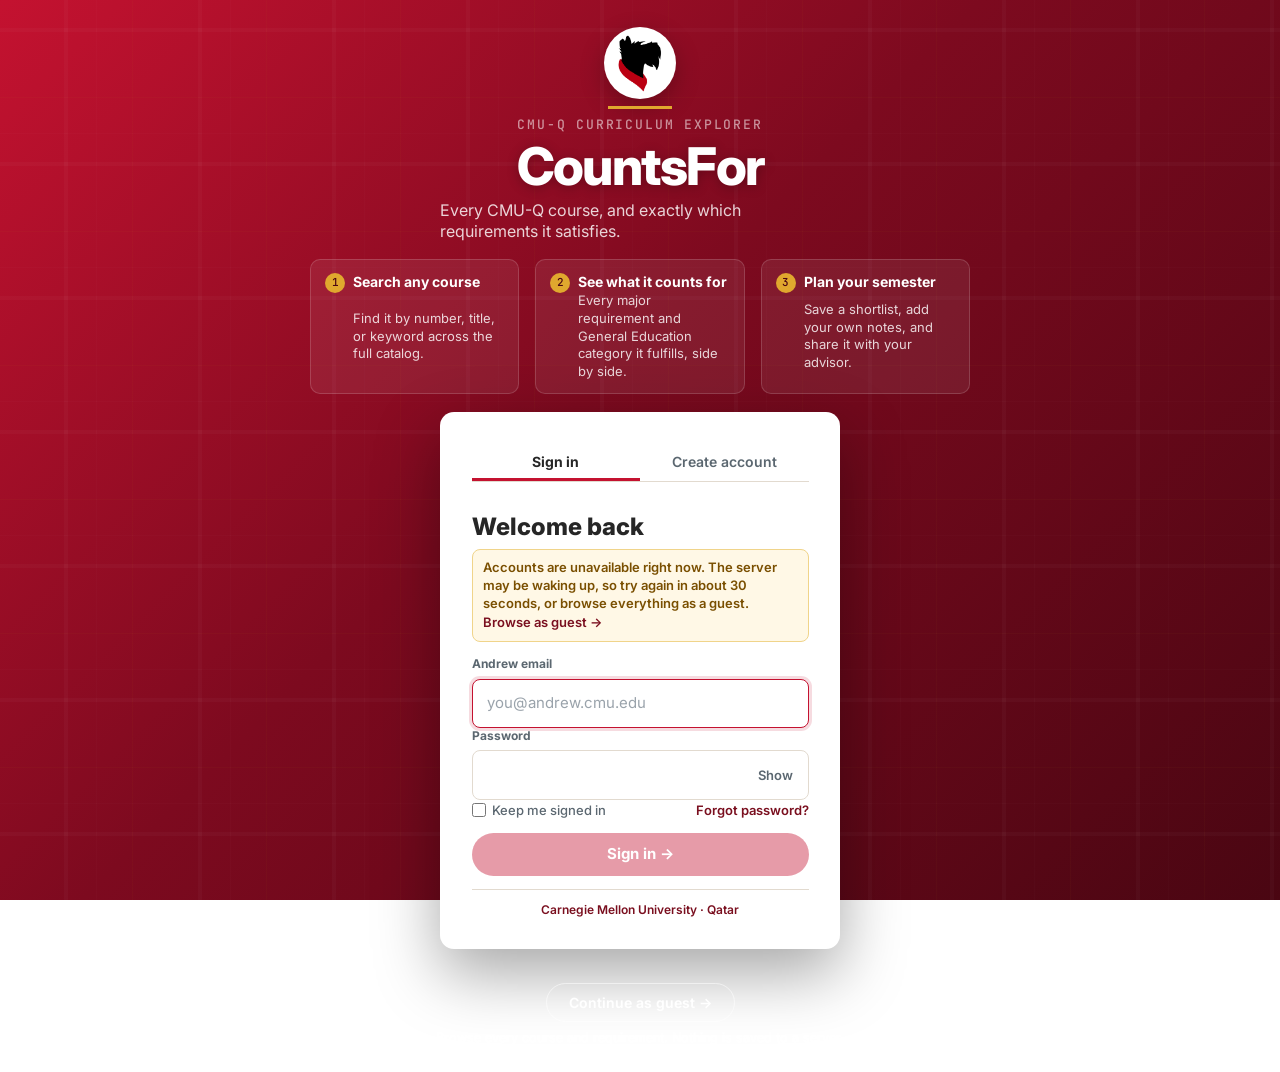
==== index.html @ 3beac02d "Merge Adicmu/main and sync directory, landing, and deploy fixes to upstream. Co-authored-by: Cursor " ====
<!DOCTYPE html>
<html lang="en">
<head>
  <meta charset="UTF-8" />
  <meta name="viewport" content="width=device-width, initial-scale=1.0" />
  <meta name="description" content="CountsFor: see every CMU-Q course and exactly which major and General Education requirements it satisfies." />
  <meta name="theme-color" content="#C41230" />
  <meta name="cf-backend-url" content="https://countsfor-summer-26.onrender.com" />
  <link rel="preconnect" href="https://countsfor-summer-26.onrender.com" crossorigin />
  <script>
    // Wake the free-tier backend as early as possible (fire-and-forget).
    (function () {
      var h = location.hostname;
      if (h === 'localhost' || h === '127.0.0.1' || h === '') return; // local dev uses localhost:5050
      var meta = document.querySelector('meta[name="cf-backend-url"]');
      var url = meta && meta.getAttribute('content');
      if (url) fetch(url.replace(/\/$/, '') + '/health', { mode: 'no-cors', cache: 'no-store' }).catch(function () {});
    })();
  </script>
  <meta name="cf-google-client-id" content="378923997481-bgnvhg3gsgka5ptijjjsb80q4k7kc2vg.apps.googleusercontent.com" />
  <!-- Google Identity Services — used on the landing for Google-based password recovery. -->
  <script src="https://accounts.google.com/gsi/client" async defer></script>
  <title>CountsFor: CMU-Q Curriculum Explorer</title>
  <link rel="icon" type="image/png" href="docs/scotty-portrait.png" />
  <link rel="apple-touch-icon" href="docs/scotty-portrait.png" />
  <link rel="preconnect" href="https://fonts.googleapis.com" />
  <link rel="preconnect" href="https://fonts.gstatic.com" crossorigin />
  <link href="https://fonts.googleapis.com/css2?family=Inter:wght@400;600;700;800&family=JetBrains+Mono:wght@500&display=swap" rel="stylesheet" />
  <link rel="stylesheet" href="css/landing.css?v=scroll-fix-v1" />
  <style>
    /* Critical layout — keeps GH Pages sizing correct even if the stylesheet is cached late */
    html, body { margin: 0; min-height: 100%; overflow-x: hidden; }
    body { overflow-y: auto; }
    .auth-shell {
      box-sizing: border-box;
      width: 100%;
      min-height: 100dvh;
      display: flex;
      flex-direction: column;
      align-items: center;
      justify-content: center;
      padding: clamp(16px, 3vh, 32px) 16px;
      gap: clamp(8px, 2vh, 24px);
    }
    .landing-brand,
    .landing-card,
    #landingCard {
      box-sizing: border-box;
      width: 100%;
      max-width: 400px;
    }
  </style>
</head>
<body>
  <div class="auth-shell wrap">
    <header class="landing-brand">
      <img
        class="landing-brand__scotty"
        src="assets/img/scotty-head.png"
        alt="Scotty, the Carnegie Mellon University mascot"
        width="72"
        height="72"
        decoding="async"
      />
      <div class="landing-brand__rule" aria-hidden="true"></div>
      <p class="landing-brand__eyebrow">CMU-Q CURRICULUM EXPLORER</p>
      <h1 class="landing-brand__wordmark">CountsFor</h1>
      <p class="landing-brand__tagline">
        Every CMU-Q course, and exactly which requirements it satisfies.
      </p>
    </header>

    <!-- First-run explainer. Hidden by js/landing.js on the forgot/reset views,
         where the visitor is plainly not a first-time user. -->
    <ol class="landing-intro" id="cfIntro">
      <li class="landing-intro__step">
        <span class="landing-intro__num" aria-hidden="true">1</span>
        <strong class="landing-intro__title">Search any course</strong>
        <span class="landing-intro__detail">Find it by number, title, or keyword across the full catalog.</span>
      </li>
      <li class="landing-intro__step">
        <span class="landing-intro__num" aria-hidden="true">2</span>
        <strong class="landing-intro__title">See what it counts for</strong>
        <span class="landing-intro__detail">Every major requirement and General Education category it fulfills, side by side.</span>
      </li>
      <li class="landing-intro__step">
        <span class="landing-intro__num" aria-hidden="true">3</span>
        <strong class="landing-intro__title">Plan your semester</strong>
        <span class="landing-intro__detail">Save a shortlist, add your own notes, and share it with your advisor.</span>
      </li>
    </ol>

    <main class="landing-card" id="landingCard" aria-live="polite">
      <!-- Sign in / Create account / Forgot / Reset panels rendered by js/landing.js -->
    </main>

    <div class="landing-guest-row">
      <button type="button" id="cfGuestBtn" class="landing-guest">Continue as guest →</button>
      <p class="landing-guest-note">Browse every course and requirement. Nothing is saved to a server.</p>
    </div>
  </div>
  <script src="js/utils.js"></script>
  <script src="js/landing.js?v=2026-07-27"></script>
</body>
</html>
---- css/landing.css ----
/* Heritage Single — scoped landing styles */

:root {
  --cf-red: #C41230;
  --cf-maroon: #7A0F1F;
  --cf-parchment: #F5F0EA;
  --cf-black: #262626;
  --cf-slate: #3A3F44;
  --cf-muted: #5B6770;
  --cf-line: #E2DACF;
  --cf-card: #FFFFFF;
  --cf-focus-ring: rgba(196, 18, 48, 0.15);
  --cf-ok: #1a7f4b;
  /* CMU-red hero — same gradient as the app's onboarding splash */
  --cf-hero-grad: linear-gradient(135deg, #C41230 0%, #7d0a1f 45%, #4a0612 100%);
  --cf-on-dark: #FFFFFF;
  --cf-on-dark-muted: rgba(255, 255, 255, 0.82);
  --cf-on-dark-faint: rgba(255, 255, 255, 0.55);
}

*,
*::before,
*::after {
  box-sizing: border-box;
}

html {
  height: 100%;
  overflow-x: hidden;
}

body {
  font-family: Inter, system-ui, -apple-system, Segoe UI, Roboto, sans-serif;
  color: var(--cf-black);
  min-height: 100%;
  margin: 0;
  overflow-x: hidden;
  overflow-y: auto;
}

/* CMU-red hero base — matches the app's onboarding splash */
body{
  background:var(--cf-hero-grad);
  background-attachment:fixed;
  min-height:100vh;
  margin:0;
}

/* the windowpane plaid — fixed full-page layer behind everything,
   recolored for the dark hero */
body::before{
  content:"";
  position:fixed;
  inset:0;
  z-index:0;
  pointer-events:none;
  opacity:.6;
  background:
    repeating-linear-gradient(90deg, transparent 0 64px,
      rgba(255,255,255,.05) 64px 68px, transparent 68px 96px,
      rgba(255,255,255,.03) 96px 97px, transparent 97px 132px,
      rgba(224,168,46,.06) 132px 133px, transparent 133px 134px),
    repeating-linear-gradient(0deg, transparent 0 64px,
      rgba(255,255,255,.05) 64px 68px, transparent 68px 96px,
      rgba(255,255,255,.03) 96px 97px, transparent 97px 132px,
      rgba(224,168,46,.06) 132px 133px, transparent 133px 134px);
}

/* all page content must sit above the plaid layer */
.wrap{
  position:relative;
  z-index:1;
}

/* ── Auth shell (viewport-locked) ─────────────────────────── */

.auth-shell {
  position: relative;
  z-index: 1;
  width: 100%;
  max-width: none;
  min-height: 100dvh;
  display: flex;
  flex-direction: column;
  align-items: center;
  justify-content: safe center;
  justify-content: center;
  padding: clamp(16px, 3vh, 32px) 16px;
  gap: clamp(8px, 2vh, 24px);
}

.auth-shell > .landing-brand,
.auth-shell > .landing-card,
.auth-shell > #landingCard {
  width: 100%;
  max-width: 400px;
}

/* ── Brand / hero ─────────────────────────────────────────── */

.landing-brand {
  text-align: center;
  margin: 0;
  flex-shrink: 1;
  min-height: 0;
  width: 100%;
  max-width: 400px;
}

.landing-brand__scotty {
  display: block;
  /* square box — border-radius:50% on a non-square box clips the artwork */
  aspect-ratio: 1;
  width: auto;
  height: clamp(40px, 8vh, 72px);
  object-fit: contain;
  margin: 0 auto clamp(2px, 0.8vh, 8px);
  /* white chip so the portrait sits cleanly on the maroon hero */
  background: #fff;
  border-radius: 50%;
  padding: 6px;
  box-shadow: 0 8px 24px rgba(0, 0, 0, 0.25);
}

.landing-brand__rule {
  width: clamp(40px, 8vw, 64px);
  height: 3px;
  margin: 0 auto clamp(2px, 0.8vh, 8px);
  border: none;
  background: #E0A82E;
}

.landing-brand__eyebrow {
  margin: 0 0 clamp(2px, 0.8vh, 8px);
  font-family: "JetBrains Mono", ui-monospace, monospace;
  font-size: clamp(10px, 1.6vh, 13px);
  font-weight: 500;
  letter-spacing: 0.14em;
  text-transform: uppercase;
  color: var(--cf-on-dark-faint);
}

.landing-brand__wordmark {
  margin: 0 0 clamp(2px, 0.8vh, 8px);
  font-size: clamp(28px, 6vh, 52px);
  font-weight: 800;
  letter-spacing: -0.03em;
  line-height: 1;
  color: var(--cf-on-dark);
  text-shadow: 0 2px 12px rgba(0, 0, 0, 0.25);
}

.landing-brand__tagline {
  /* Left-aligned description (per faculty feedback) — kept as a centered block
     under the wordmark, but the text itself reads left, not centered. */
  margin: 0 auto;
  max-width: 46ch;
  text-align: left;
  font-size: clamp(12px, 1.8vh, 16px);
  font-weight: 400;
  line-height: 1.3;
  color: var(--cf-on-dark-muted);
}

/* ── First-run explainer ──────────────────────────────────── */

/* Wider than the 400px auth card on purpose: three columns need the room, and
   the fixed 400px cap in index.html names only .landing-brand/.landing-card. */
.landing-intro {
  box-sizing: border-box;
  width: 100%;
  max-width: 660px;
  margin: 0 auto;
  padding: 0;
  list-style: none;
  display: grid;
  grid-template-columns: repeat(3, 1fr);
  gap: clamp(8px, 1.4vw, 16px);
}

.landing-intro[hidden] {
  display: none;
}

.landing-intro__step {
  display: grid;
  grid-template-columns: auto 1fr;
  grid-template-areas:
    "num title"
    "num detail";
  align-items: start;
  column-gap: 8px;
  row-gap: 2px;
  padding: clamp(8px, 1.4vh, 14px) clamp(10px, 1.4vw, 14px);
  border: 1px solid rgba(255, 255, 255, 0.16);
  border-radius: 10px;
  background: rgba(255, 255, 255, 0.07);
  text-align: left;
}

.landing-intro__num {
  grid-area: num;
  display: flex;
  align-items: center;
  justify-content: center;
  width: 20px;
  height: 20px;
  border-radius: 50%;
  background: #E0A82E;
  color: #4a0612;
  font-family: "JetBrains Mono", ui-monospace, monospace;
  font-size: 11px;
  font-weight: 500;
  line-height: 1;
}

.landing-intro__title {
  grid-area: title;
  font-size: clamp(12px, 1.7vh, 14px);
  font-weight: 700;
  line-height: 1.25;
  color: var(--cf-on-dark);
}

.landing-intro__detail {
  grid-area: detail;
  font-size: clamp(11px, 1.5vh, 13px);
  font-weight: 400;
  line-height: 1.35;
  color: var(--cf-on-dark-muted);
}

/* Stack on narrow screens. The badge stays beside the text so three rows cost
   about 150px rather than doubling in height. */
@media (max-width: 560px) {
  .landing-intro {
    grid-template-columns: 1fr;
    max-width: 400px;
    gap: 6px;
  }

  .landing-intro__step {
    padding: 8px 10px;
  }
}

/* Short viewports: the auth card matters more than the explainer, so tighten. */
@media (max-height: 760px) {
  .landing-intro__step {
    padding: 6px 10px;
  }

  .landing-intro__detail {
    font-size: clamp(10px, 1.3vh, 12px);
  }
}

/* ── Auth card ────────────────────────────────────────────── */

.landing-card {
  background: var(--cf-card);
  border: none;
  border-radius: 14px;
  box-shadow: 0 24px 64px rgba(0, 0, 0, 0.35);
  width: 100%;
  max-width: 400px;
  flex-shrink: 1;
  min-height: 0;
  overflow: hidden;
  padding: clamp(20px, 3.5vh, 40px);
}

#landingCard.landing-card {
  max-width: 400px;
}

@media (min-height: 600px) and (max-height: 720px) {
  .auth-shell {
    gap: clamp(6px, 1.5vh, 16px);
    padding: clamp(10px, 1.5vh, 24px) 16px;
  }

  .landing-brand__scotty {
    height: clamp(36px, 7vh, 60px);
  }

  .landing-brand__wordmark {
    font-size: clamp(24px, 5vh, 44px);
  }

  .landing-brand__tagline {
    font-size: clamp(11px, 1.6vh, 14px);
  }

  .landing-card {
    padding: clamp(14px, 2.5vh, 28px);
    overflow: hidden;
  }

  .landing-tabs {
    margin-bottom: clamp(8px, 1.4vh, 12px);
  }

  .landing-panel-head,
  .landing-panel-head--signin {
    padding-top: clamp(6px, 1vh, 10px);
  }

  .landing-form {
    padding-top: clamp(8px, 1.2vh, 12px);
  }

  .landing-panel-lead {
    font-size: clamp(10px, 1.4vh, 12px);
    line-height: 1.25;
  }

  .landing-form-fields {
    gap: clamp(8px, 1.6vh, 14px);
  }

  .landing-field-group {
    gap: clamp(3px, 0.6vh, 6px);
  }

  .landing-input {
    padding: clamp(9px, 1.4vh, 13px) 14px;
  }

  .landing-form-actions {
    padding-top: clamp(6px, 1vh, 10px);
  }

  .landing-card__footer {
    margin-top: clamp(6px, 1vh, 10px);
    padding-top: clamp(6px, 1vh, 8px);
  }
}

.landing-card__top {
  padding: 0;
}

.landing-card__body {
  padding: 0;
}

.landing-card__footer {
  padding: clamp(8px, 1.4vh, 12px) 0 0;
  margin-top: clamp(8px, 1.4vh, 14px);
  border-top: 1px solid var(--cf-line);
  text-align: center;
  font-size: clamp(10px, 1.4vh, 12px);
  font-weight: 600;
  color: var(--cf-maroon);
}

/* ── Tabs ─────────────────────────────────────────────────── */

.landing-tabs {
  display: flex;
  border-bottom: 1px solid var(--cf-line);
  margin: 0 0 clamp(10px, 1.8vh, 18px);
  padding: 0;
}

.landing-tab {
  flex: 1;
  margin: 0;
  padding: clamp(6px, 1.2vh, 10px) 8px clamp(5px, 1vh, 8px);
  border: none;
  border-bottom: 3px solid transparent;
  background: transparent;
  font-family: inherit;
  font-size: clamp(12px, 1.8vh, 14px);
  font-weight: 600;
  color: var(--cf-muted);
  cursor: pointer;
  transition: color 0.15s ease, border-color 0.15s ease;
}

.landing-tab:hover {
  color: var(--cf-slate);
}

.landing-tab.is-active {
  font-weight: 700;
  color: var(--cf-black);
  border-bottom-color: var(--cf-red);
}

.landing-tab:focus-visible {
  outline: 2px solid var(--cf-red);
  outline-offset: -2px;
}

/* ── Panel head ───────────────────────────────────────────── */

.landing-panel-head {
  padding: clamp(8px, 1.4vh, 14px) 0 0;
}

.landing-panel-head--signin {
  padding-top: clamp(10px, 1.6vh, 16px);
}

.landing-panel-title {
  margin: 0;
  font-size: clamp(18px, 2.8vh, 24px);
  font-weight: 800;
  line-height: 1.15;
  color: var(--cf-black);
}

.landing-panel-lead {
  margin: clamp(4px, 0.8vh, 8px) 0 0;
  font-size: clamp(11px, 1.6vh, 14px);
  font-weight: 400;
  line-height: 1.35;
  color: var(--cf-slate);
}

.landing-panel-lead strong {
  color: var(--cf-maroon);
  font-weight: 600;
}

.landing-back {
  display: inline-block;
  margin: 0 0 clamp(4px, 0.8vh, 8px);
  padding: 0;
  border: none;
  background: none;
  font-family: inherit;
  font-size: clamp(12px, 1.6vh, 14px);
  font-weight: 600;
  color: var(--cf-maroon);
  cursor: pointer;
  text-decoration: none;
}

.landing-back:hover {
  text-decoration: underline;
}

.landing-back:focus-visible {
  outline: 2px solid var(--cf-red);
  outline-offset: 2px;
}

/* ── Alerts ───────────────────────────────────────────────── */

.landing-alert {
  margin: clamp(6px, 1vh, 10px) 0 0;
  padding: clamp(6px, 1vh, 10px) clamp(8px, 1.2vh, 12px);
  border-radius: 8px;
  font-size: clamp(11px, 1.5vh, 13px);
  font-weight: 600;
  line-height: 1.35;
  color: #7a4f00;
  background: #fff8e6;
  border: 1px solid #f0d48a;
}

.landing-form-error {
  margin: clamp(6px, 1vh, 10px) 0 0;
  padding: clamp(6px, 1vh, 10px) clamp(8px, 1.2vh, 12px) clamp(6px, 1vh, 10px) clamp(10px, 1.4vh, 14px);
  border-left: 3px solid var(--cf-maroon);
  border-radius: 0 8px 8px 0;
  font-size: clamp(11px, 1.5vh, 13px);
  font-weight: 600;
  line-height: 1.35;
  color: var(--cf-maroon);
  background: rgba(122, 15, 31, 0.06);
}

.landing-form-error[hidden] {
  display: none;
}

/* ── Form ─────────────────────────────────────────────────── */

.landing-form {
  display: flex;
  flex-direction: column;
  gap: 0;
  margin: 0;
  padding: clamp(10px, 1.6vh, 18px) 0 0;
}

.landing-form-fields {
  display: flex;
  flex-direction: column;
  gap: clamp(12px, 2vh, 22px);
}

.landing-form-actions {
  padding: clamp(8px, 1.4vh, 14px) 0 0;
}

.landing-field-group {
  display: flex;
  flex-direction: column;
  gap: clamp(4px, 0.8vh, 8px);
}

.landing-label {
  font-size: clamp(11px, 1.5vh, 12px);
  font-weight: 700;
  color: var(--cf-muted);
}

.landing-field {
  position: relative;
}

.landing-input {
  width: 100%;
  margin: 0;
  padding: clamp(11px, 1.6vh, 15px) 14px;
  border: 1px solid var(--cf-line);
  border-radius: 8px;
  background: var(--cf-card);
  font-family: inherit;
  font-size: clamp(13px, 1.8vh, 15px);
  font-weight: 400;
  line-height: 1.25;
  color: var(--cf-black);
  transition: border-color 0.15s ease, box-shadow 0.15s ease;
}

.landing-input::placeholder {
  font-family: inherit;
  font-size: clamp(13px, 1.8vh, 15px);
  font-weight: 400;
  color: #9aa3ab;
}

.landing-input:focus-visible {
  outline: none;
  border-color: var(--cf-red);
  box-shadow: 0 0 0 3px var(--cf-focus-ring);
}

.landing-input.is-invalid {
  border-color: var(--cf-red);
}

.landing-input.is-invalid:focus-visible {
  border-color: var(--cf-red);
  box-shadow: 0 0 0 3px var(--cf-focus-ring);
}

.landing-input.is-valid {
  border-color: var(--cf-ok);
}

.landing-field .landing-input {
  padding-right: 72px;
}

.landing-pass-toggle {
  position: absolute;
  top: 50%;
  right: 8px;
  transform: translateY(-50%);
  margin: 0;
  padding: 4px 8px;
  border: none;
  border-radius: 6px;
  background: transparent;
  font-family: inherit;
  font-size: clamp(11px, 1.5vh, 13px);
  font-weight: 600;
  color: var(--cf-muted);
  cursor: pointer;
}

.landing-pass-toggle:hover {
  color: var(--cf-slate);
}

.landing-pass-toggle:focus-visible {
  outline: 2px solid var(--cf-red);
  outline-offset: 1px;
}

.landing-field-msg {
  min-height: 0;
  margin: 0;
  font-family: inherit;
  font-size: clamp(10px, 1.4vh, 12px);
  font-weight: 500;
  line-height: 1.3;
  color: var(--cf-maroon);
}

.landing-field-msg:empty {
  display: none;
}

.landing-field-msg.is-hint {
  color: var(--cf-muted);
  font-family: inherit;
  font-size: clamp(10px, 1.4vh, 12px);
}

.landing-field-msg.is-ok:not(:empty) {
  color: var(--cf-ok);
}

.landing-field-msg.is-error:not(:empty) {
  color: var(--cf-red);
}

.landing-forgot-row {
  display: flex;
  /* Was flex-end for a lone "Forgot password?" link. Now also holds the
     "Keep me signed in" checkbox, so push them to opposite ends. */
  justify-content: space-between;
  align-items: center;
  gap: 8px;
  margin: clamp(-2px, -0.4vh, 0) 0 clamp(2px, 0.4vh, 4px);
}

.landing-remember {
  display: inline-flex;
  align-items: center;
  gap: 6px;
  font-size: clamp(11px, 1.5vh, 13px);
  font-weight: 500;
  color: var(--cf-muted);
  cursor: pointer;
  user-select: none;
}

.landing-remember input {
  width: 14px;
  height: 14px;
  margin: 0;
  accent-color: var(--cf-red);
  cursor: pointer;
}

.landing-remember:hover {
  color: var(--cf-slate);
}

.landing-remember input:focus-visible {
  outline: 2px solid var(--cf-red);
  outline-offset: 2px;
}

.landing-link-btn {
  margin: 0;
  padding: 2px 0;
  border: none;
  background: none;
  font-family: inherit;
  font-size: clamp(11px, 1.5vh, 13px);
  font-weight: 600;
  color: var(--cf-maroon);
  cursor: pointer;
  text-decoration: none;
}

.landing-link-btn:hover {
  text-decoration: underline;
}

.landing-link-btn:focus-visible {
  outline: 2px solid var(--cf-red);
  outline-offset: 2px;
}

/* ── Submit ───────────────────────────────────────────────── */

.landing-submit {
  display: flex;
  align-items: center;
  justify-content: center;
  gap: 8px;
  width: 100%;
  margin: 0;
  padding: clamp(8px, 1.4vh, 14px) 20px;
  border: none;
  border-radius: 999px;
  background: var(--cf-red);
  font-family: inherit;
  font-size: clamp(13px, 1.8vh, 15px);
  font-weight: 700;
  line-height: 1.25;
  color: #fff;
  cursor: pointer;
  transition: background 0.15s ease, opacity 0.15s ease;
}

.landing-submit:hover:not(:disabled) {
  background: var(--cf-maroon);
}

.landing-submit:focus-visible {
  outline: 2px solid var(--cf-red);
  outline-offset: 3px;
}

.landing-submit:disabled {
  opacity: 0.42;
  cursor: not-allowed;
}

.landing-submit.is-loading {
  pointer-events: none;
}

.landing-submit-spinner {
  width: 16px;
  height: 16px;
  border: 2px solid rgba(255, 255, 255, 0.35);
  border-top-color: #fff;
  border-radius: 50%;
  animation: landing-spin 0.7s linear infinite;
}

@keyframes landing-spin {
  to {
    transform: rotate(360deg);
  }
}

/* ── Reset box ────────────────────────────────────────────── */

.landing-reset-box {
  margin-top: clamp(8px, 1.4vh, 12px);
  padding: clamp(8px, 1.4vh, 12px) clamp(10px, 1.6vh, 14px);
  border: 1px solid var(--cf-line);
  border-radius: 8px;
  background: var(--cf-parchment);
}

.landing-reset-box[hidden] {
  display: none;
}

.landing-reset-msg {
  margin: 0 0 10px;
  font-size: 14px;
  line-height: 1.5;
  color: var(--cf-slate);
}

.landing-reset-link {
  font-size: 14px;
  font-weight: 600;
  color: var(--cf-maroon);
  text-decoration: none;
}

.landing-reset-link:hover {
  text-decoration: underline;
}

.landing-reset-link:focus-visible {
  outline: 2px solid var(--cf-red);
  outline-offset: 2px;
}

/* ── Status toast (no storage) ──────────────────────────────── */

/* ── Guest mode entry ─────────────────────────────────────── */

.landing-guest-row {
  text-align: center;
  margin-top: 16px;
}

.landing-guest {
  background: transparent;
  border: 1px solid rgba(255, 255, 255, 0.55);
  color: #fff;
  border-radius: 999px;
  padding: 10px 22px;
  font: inherit;
  font-size: 14px;
  font-weight: 600;
  cursor: pointer;
  transition: background 0.15s ease;
}

.landing-guest:hover {
  background: rgba(255, 255, 255, 0.12);
}

.landing-guest:focus-visible {
  outline: 2px solid #fff;
  outline-offset: 2px;
}

.landing-guest-note {
  margin: 8px 0 0;
  font-size: 12.5px;
  color: var(--cf-on-dark-faint);
}

.landing-toast {
  position: fixed;
  left: 50%;
  bottom: 24px;
  transform: translateX(-50%);
  max-width: calc(100vw - 32px);
  padding: 12px 16px;
  border-radius: 8px;
  background: var(--cf-black);
  color: #fff;
  font-size: 14px;
  font-weight: 600;
  line-height: 1.4;
  box-shadow: 0 8px 24px rgba(0, 0, 0, 0.18);
  z-index: 100;
}

.landing-toast[hidden] {
  display: none;
}

/* ── Responsive ───────────────────────────────────────────── */

@media (max-width: 520px) {
  .landing-brand__tagline {
    white-space: normal;
    max-width: 36ch;
    margin-inline: auto;
  }
}

@media (max-width: 360px) {
  .landing-tab {
    padding-left: 4px;
    padding-right: 4px;
  }
}

@media (max-height: 820px) {
  .auth-shell {
    justify-content: flex-start;
    padding-top: clamp(12px, 2vh, 24px);
    padding-bottom: clamp(16px, 3vh, 32px);
  }

  .landing-brand {
    flex-shrink: 0;
  }

  .landing-card {
    flex-shrink: 0;
  }

  .landing-guest-row {
    flex-shrink: 0;
    margin-top: 0;
  }
}

@media (max-height: 599px) {
  .landing-brand {
    margin-bottom: 10px;
  }

  .landing-guest-row {
    margin-top: 10px;
  }

  .landing-guest {
    padding: 7px 18px;
  }
}

/* ── Reduced motion ───────────────────────────────────────── */

@media (prefers-reduced-motion: reduce) {
  .landing-tab,
  .landing-input,
  .landing-submit {
    transition: none;
  }

  .landing-submit-spinner {
    animation: none;
    border-top-color: rgba(255, 255, 255, 0.85);
  }
}

/* Divider between the email-reset form and Google recovery (forgot view) */
.landing-divider {
  display: flex;
  align-items: center;
  gap: 12px;
  margin: 18px 0 6px;
  color: var(--cf-muted);
  font-size: 12px;
  text-transform: uppercase;
  letter-spacing: 0.08em;
}
.landing-divider::before,
.landing-divider::after {
  content: "";
  flex: 1;
  height: 1px;
  background: var(--cf-line);
}

/* Google-based password recovery (forgot view) */
.landing-google-mount {
  display: flex;
  justify-content: center;
  min-height: 44px;
  margin: 8px 0 4px;
}
.landing-recover-note {
  margin: 14px 0 0;
  font-size: 13px;
  line-height: 1.5;
  color: var(--cf-muted);
  text-align: center;
}
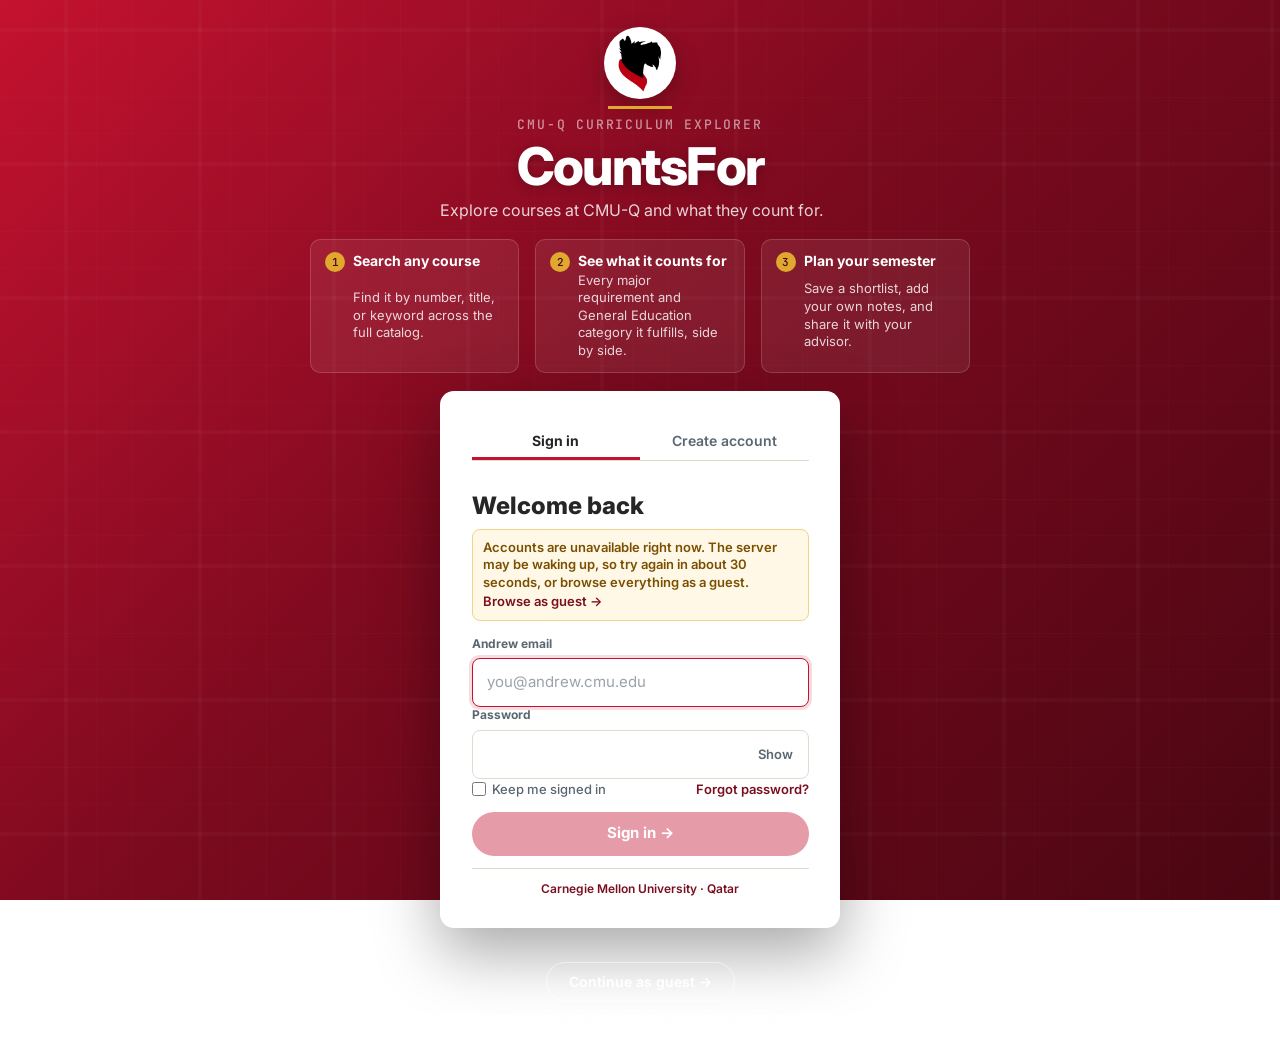
==== commit 77fb90d9: "Fix landing tagline: full sentence per prof feedback Was a verbless fragment. Now uses prof's sugges" ====
--- a/index.html
+++ b/index.html
@@ -66,7 +66,7 @@
       <p class="landing-brand__eyebrow">CMU-Q CURRICULUM EXPLORER</p>
       <h1 class="landing-brand__wordmark">CountsFor</h1>
       <p class="landing-brand__tagline">
-        Every CMU-Q course, and exactly which requirements it satisfies.
+        Explore courses at CMU-Q and what they count for.
       </p>
     </header>
 
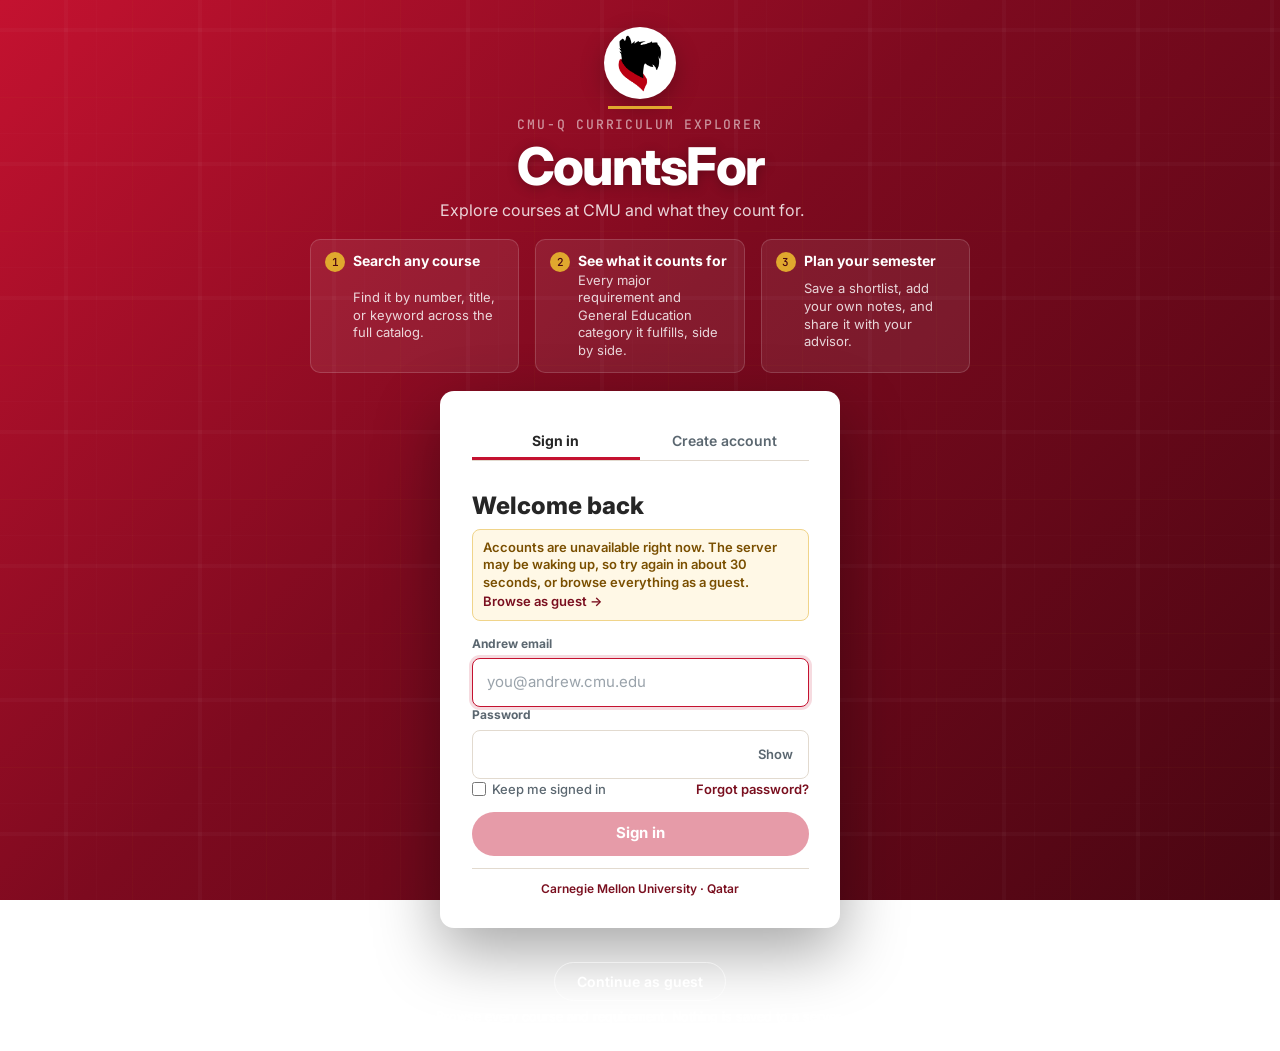
==== commit 74602d12: "Update landing copy: CMU tagline and remove button arrows. Change tagline to CMU and drop arrow glyp" ====
--- a/index.html
+++ b/index.html
@@ -66,7 +66,7 @@
       <p class="landing-brand__eyebrow">CMU-Q CURRICULUM EXPLORER</p>
       <h1 class="landing-brand__wordmark">CountsFor</h1>
       <p class="landing-brand__tagline">
-        Explore courses at CMU-Q and what they count for.
+        Explore courses at CMU and what they count for.
       </p>
     </header>
 
@@ -95,11 +95,11 @@
     </main>
 
     <div class="landing-guest-row">
-      <button type="button" id="cfGuestBtn" class="landing-guest">Continue as guest →</button>
+      <button type="button" id="cfGuestBtn" class="landing-guest">Continue as guest</button>
       <p class="landing-guest-note">Browse every course and requirement. Nothing is saved to a server.</p>
     </div>
   </div>
   <script src="js/utils.js"></script>
-  <script src="js/landing.js?v=2026-07-27"></script>
+  <script src="js/landing.js?v=2026-08-10-landing-v1"></script>
 </body>
 </html>
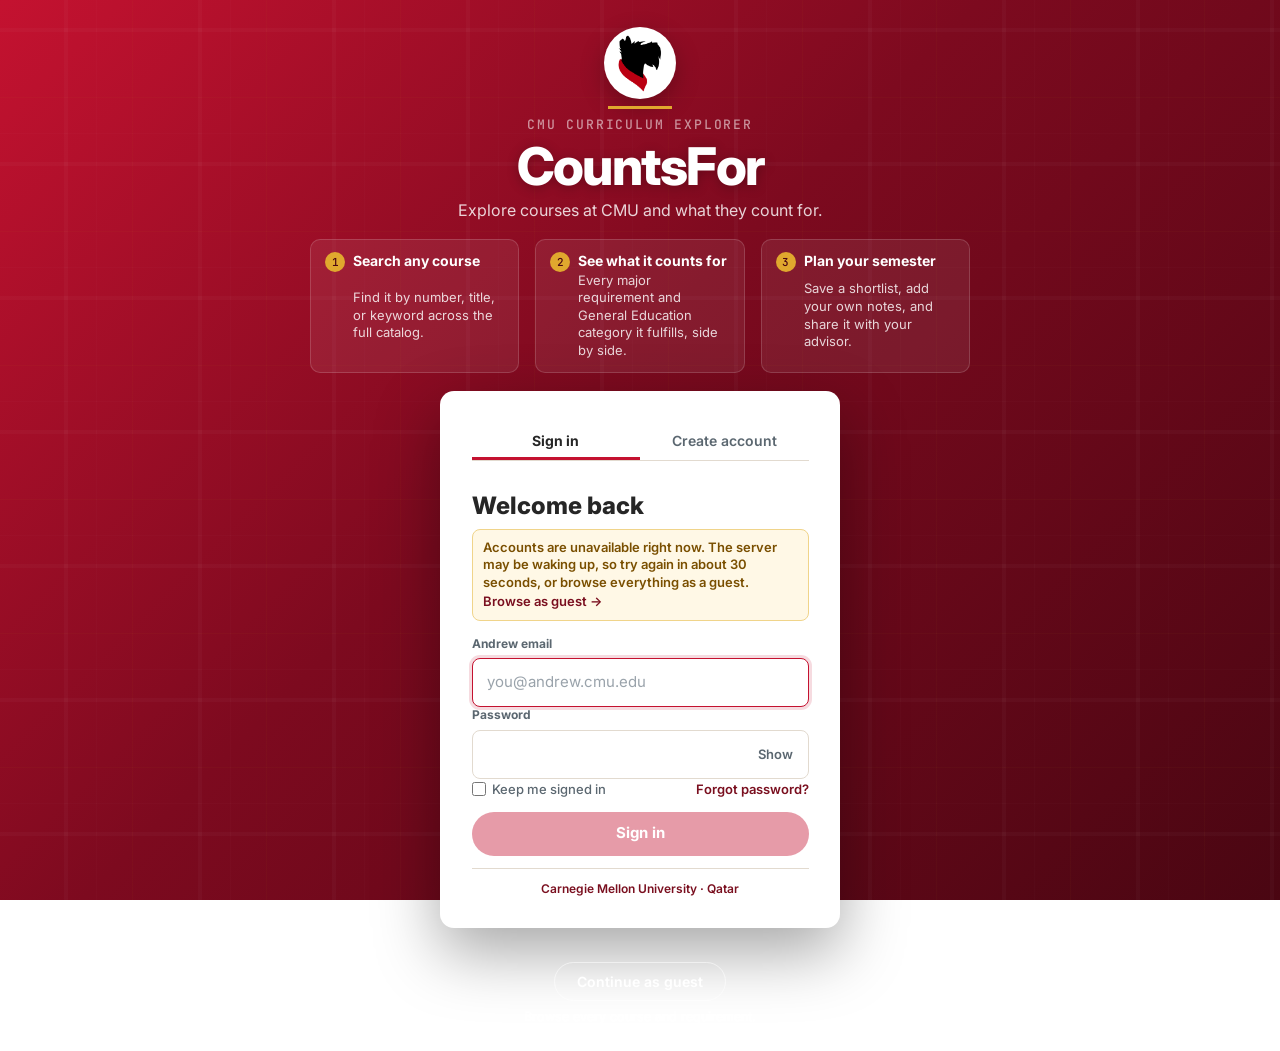
==== commit 09100e60: "Landing: center tagline, CMU explorer label, trim guest copy. Center the CMU tagline, rename eyebrow" ====
--- a/index.html
+++ b/index.html
@@ -26,7 +26,7 @@
   <link rel="preconnect" href="https://fonts.googleapis.com" />
   <link rel="preconnect" href="https://fonts.gstatic.com" crossorigin />
   <link href="https://fonts.googleapis.com/css2?family=Inter:wght@400;600;700;800&family=JetBrains+Mono:wght@500&display=swap" rel="stylesheet" />
-  <link rel="stylesheet" href="css/landing.css?v=scroll-fix-v1" />
+  <link rel="stylesheet" href="css/landing.css?v=2026-08-10-landing-v2" />
   <style>
     /* Critical layout — keeps GH Pages sizing correct even if the stylesheet is cached late */
     html, body { margin: 0; min-height: 100%; overflow-x: hidden; }
@@ -63,7 +63,7 @@
         decoding="async"
       />
       <div class="landing-brand__rule" aria-hidden="true"></div>
-      <p class="landing-brand__eyebrow">CMU-Q CURRICULUM EXPLORER</p>
+      <p class="landing-brand__eyebrow">CMU CURRICULUM EXPLORER</p>
       <h1 class="landing-brand__wordmark">CountsFor</h1>
       <p class="landing-brand__tagline">
         Explore courses at CMU and what they count for.
@@ -96,10 +96,10 @@
 
     <div class="landing-guest-row">
       <button type="button" id="cfGuestBtn" class="landing-guest">Continue as guest</button>
-      <p class="landing-guest-note">Browse every course and requirement. Nothing is saved to a server.</p>
+      <p class="landing-guest-note">Browse every course and requirement.</p>
     </div>
   </div>
   <script src="js/utils.js"></script>
-  <script src="js/landing.js?v=2026-08-10-landing-v1"></script>
+  <script src="js/landing.js?v=2026-08-10-landing-v2"></script>
 </body>
 </html>
--- a/css/landing.css
+++ b/css/landing.css
@@ -151,11 +151,9 @@
 }
 
 .landing-brand__tagline {
-  /* Left-aligned description (per faculty feedback) — kept as a centered block
-     under the wordmark, but the text itself reads left, not centered. */
   margin: 0 auto;
   max-width: 46ch;
-  text-align: left;
+  text-align: center;
   font-size: clamp(12px, 1.8vh, 16px);
   font-weight: 400;
   line-height: 1.3;
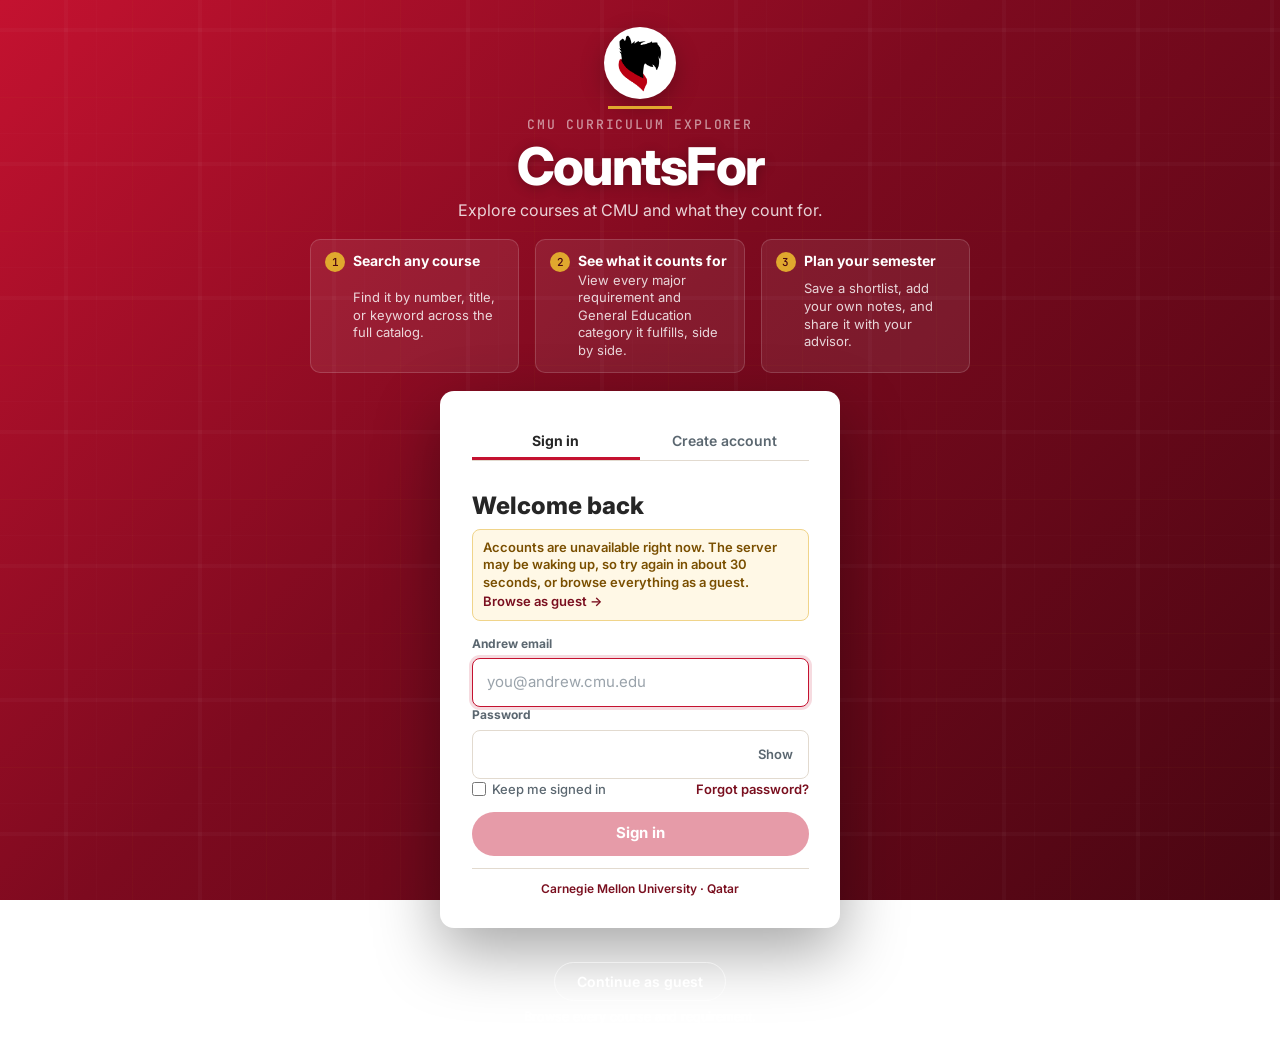
==== commit 0bc10dff: "Update home page copy for the counts-for explainer step. Adds View to the landing intro so it matche" ====
--- a/index.html
+++ b/index.html
@@ -81,7 +81,7 @@
       <li class="landing-intro__step">
         <span class="landing-intro__num" aria-hidden="true">2</span>
         <strong class="landing-intro__title">See what it counts for</strong>
-        <span class="landing-intro__detail">Every major requirement and General Education category it fulfills, side by side.</span>
+        <span class="landing-intro__detail">View every major requirement and General Education category it fulfills, side by side.</span>
       </li>
       <li class="landing-intro__step">
         <span class="landing-intro__num" aria-hidden="true">3</span>
@@ -100,6 +100,6 @@
     </div>
   </div>
   <script src="js/utils.js"></script>
-  <script src="js/landing.js?v=2026-08-10-landing-v2"></script>
+  <script src="js/landing.js?v=plan-share-forgot-2026-08-16"></script>
 </body>
 </html>
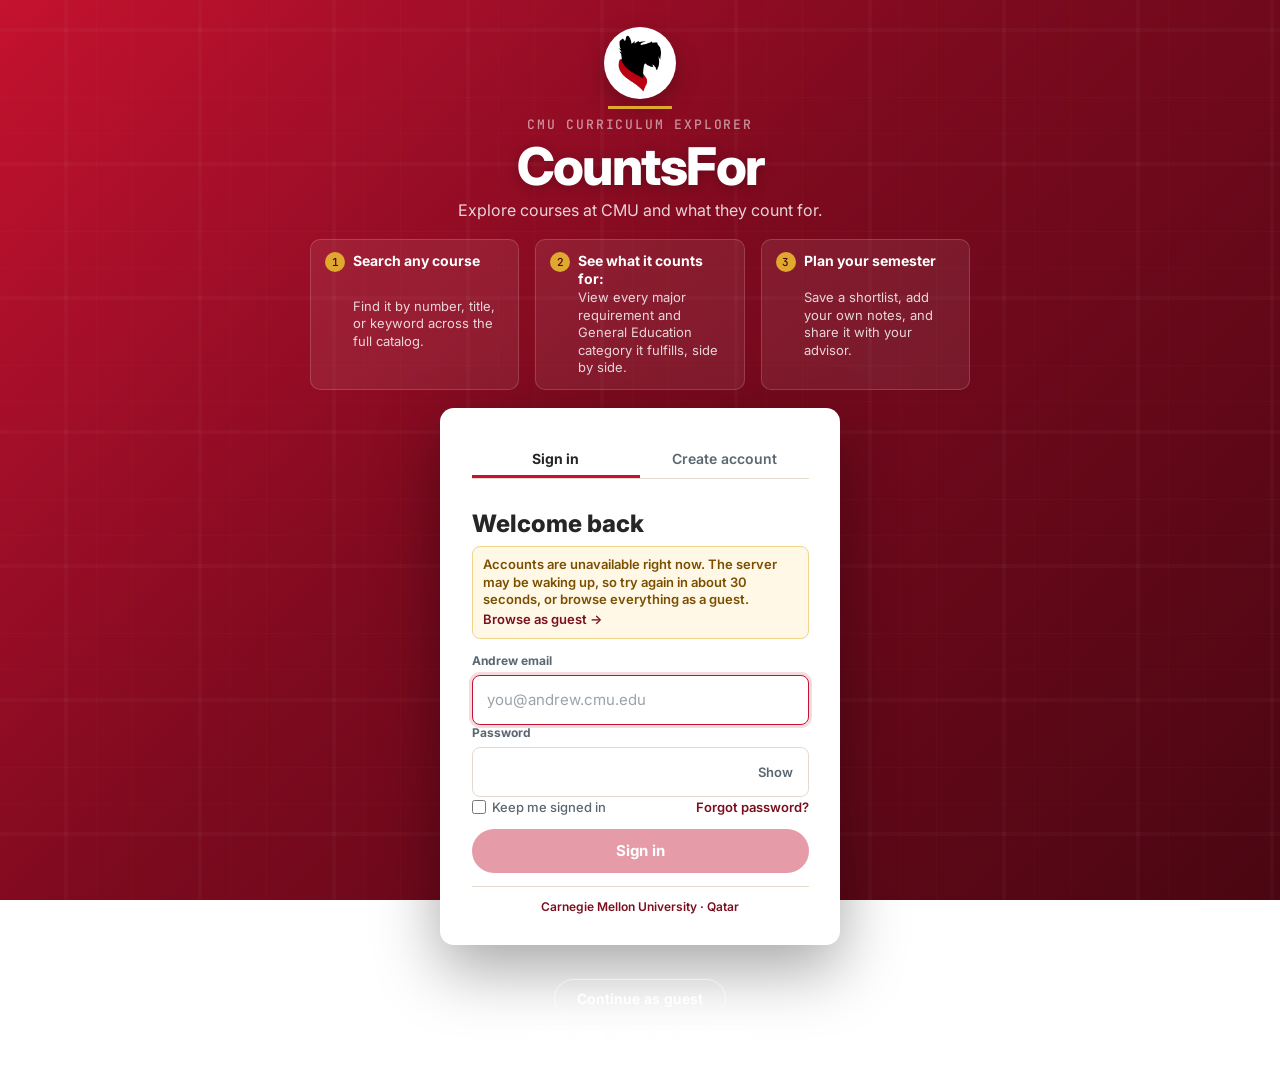
==== commit dd864dbb: "Apply feedback home copy on landing and signed-in home. Use the full counts-for explainer on app.htm" ====
--- a/index.html
+++ b/index.html
@@ -26,7 +26,7 @@
   <link rel="preconnect" href="https://fonts.googleapis.com" />
   <link rel="preconnect" href="https://fonts.gstatic.com" crossorigin />
   <link href="https://fonts.googleapis.com/css2?family=Inter:wght@400;600;700;800&family=JetBrains+Mono:wght@500&display=swap" rel="stylesheet" />
-  <link rel="stylesheet" href="css/landing.css?v=2026-08-10-landing-v2" />
+  <link rel="stylesheet" href="css/landing.css?v=home-copy-2026-08-22" />
   <style>
     /* Critical layout — keeps GH Pages sizing correct even if the stylesheet is cached late */
     html, body { margin: 0; min-height: 100%; overflow-x: hidden; }
@@ -80,7 +80,7 @@
       </li>
       <li class="landing-intro__step">
         <span class="landing-intro__num" aria-hidden="true">2</span>
-        <strong class="landing-intro__title">See what it counts for</strong>
+        <strong class="landing-intro__title">See what it counts for:</strong>
         <span class="landing-intro__detail">View every major requirement and General Education category it fulfills, side by side.</span>
       </li>
       <li class="landing-intro__step">
@@ -100,6 +100,6 @@
     </div>
   </div>
   <script src="js/utils.js"></script>
-  <script src="js/landing.js?v=plan-share-forgot-2026-08-16"></script>
+  <script src="js/landing.js?v=home-copy-2026-08-22"></script>
 </body>
 </html>
